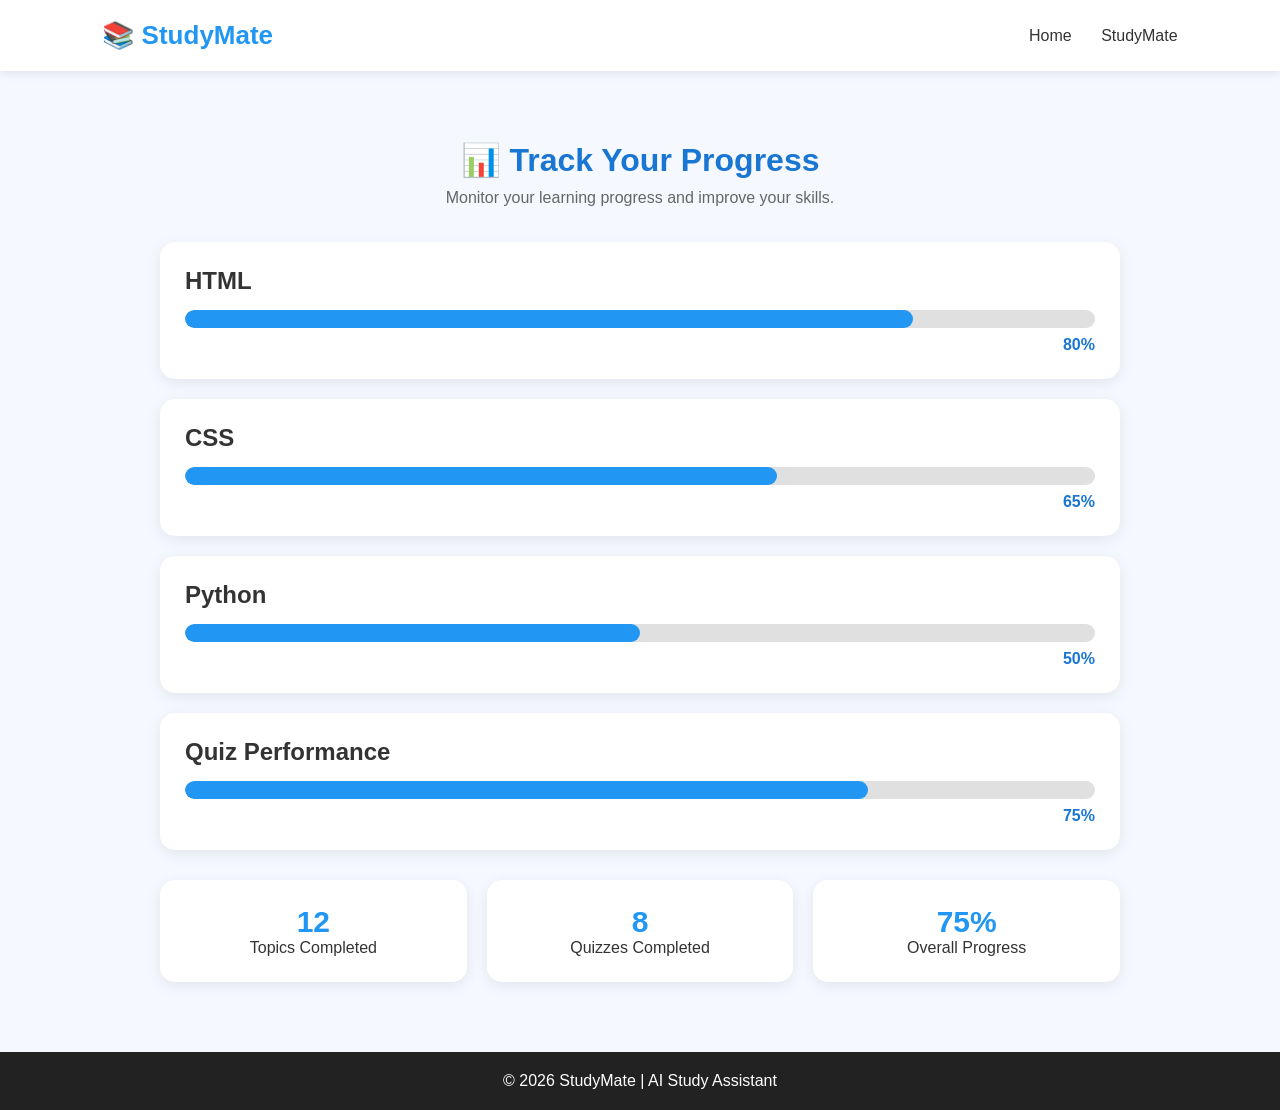
==== progress.html @ 83529fbb "Add files via upload" ====
<!DOCTYPE html>
<html lang="en">
<head>
    <meta charset="UTF-8">
    <meta name="viewport" content="width=device-width, initial-scale=1.0">
    <title>StudyMate - Track Progress</title>

    <style>
        * {
            box-sizing: border-box;
            margin: 0;
            padding: 0;
            font-family: Arial, sans-serif;
        }

        body {
            background: #f5f8ff;
            color: #333;
        }

        header {
            background: white;
            padding: 20px 8%;
            display: flex;
            justify-content: space-between;
            align-items: center;
            box-shadow: 0 2px 10px rgba(0,0,0,0.1);
        }

        .logo {
            font-size: 26px;
            font-weight: bold;
            color: #2196f3;
        }

        nav a {
            text-decoration: none;
            color: #333;
            margin-left: 25px;
        }

        .container {
            max-width: 1000px;
            margin: 50px auto;
            padding: 20px;
        }

        h1 {
            text-align: center;
            color: #1976d2;
            margin-bottom: 10px;
        }

        .subtitle {
            text-align: center;
            color: #666;
            margin-bottom: 35px;
        }

        .progress-card {
            background: white;
            padding: 25px;
            margin-bottom: 20px;
            border-radius: 15px;
            box-shadow: 0 4px 15px rgba(0,0,0,0.08);
        }

        .progress-card h2 {
            margin-bottom: 15px;
        }

        .bar {
            width: 100%;
            height: 18px;
            background: #e0e0e0;
            border-radius: 20px;
            overflow: hidden;
        }

        .fill {
            height: 100%;
            border-radius: 20px;
            background: #2196f3;
        }

        .html {
            width: 80%;
        }

        .css {
            width: 65%;
        }

        .python {
            width: 50%;
        }

        .quiz {
            width: 75%;
        }

        .percentage {
            text-align: right;
            margin-top: 8px;
            font-weight: bold;
            color: #1976d2;
        }

        .stats {
            display: flex;
            gap: 20px;
            margin-top: 30px;
        }

        .stat-box {
            flex: 1;
            background: white;
            padding: 25px;
            text-align: center;
            border-radius: 15px;
            box-shadow: 0 4px 15px rgba(0,0,0,0.08);
        }

        .stat-box h2 {
            color: #2196f3;
            font-size: 30px;
        }

        footer {
            margin-top: 50px;
            background: #222;
            color: white;
            text-align: center;
            padding: 20px;
        }

        @media (max-width: 700px) {
            .stats {
                flex-direction: column;
            }

            nav {
                display: none;
            }
        }
    </style>
</head>

<body>

<header>
    <div class="logo">📚 StudyMate</div>

    <nav>
        <a href="index.html">Home</a>
        <a href="index.html">StudyMate</a>
    </nav>
</header>

<div class="container">

    <h1>📊 Track Your Progress</h1>

    <p class="subtitle">
        Monitor your learning progress and improve your skills.
    </p>

    <div class="progress-card">
        <h2>HTML</h2>

        <div class="bar">
            <div class="fill html"></div>
        </div>

        <div class="percentage">80%</div>
    </div>

    <div class="progress-card">
        <h2>CSS</h2>

        <div class="bar">
            <div class="fill css"></div>
        </div>

        <div class="percentage">65%</div>
    </div>

    <div class="progress-card">
        <h2>Python</h2>

        <div class="bar">
            <div class="fill python"></div>
        </div>

        <div class="percentage">50%</div>
    </div>

    <div class="progress-card">
        <h2>Quiz Performance</h2>

        <div class="bar">
            <div class="fill quiz"></div>
        </div>

        <div class="percentage">75%</div>
    </div>

    <div class="stats">

        <div class="stat-box">
            <h2>12</h2>
            <p>Topics Completed</p>
        </div>

        <div class="stat-box">
            <h2>8</h2>
            <p>Quizzes Completed</p>
        </div>

        <div class="stat-box">
            <h2>75%</h2>
            <p>Overall Progress</p>
        </div>

    </div>

</div>

<footer>
    © 2026 StudyMate | AI Study Assistant
</footer>

</body>
</html>
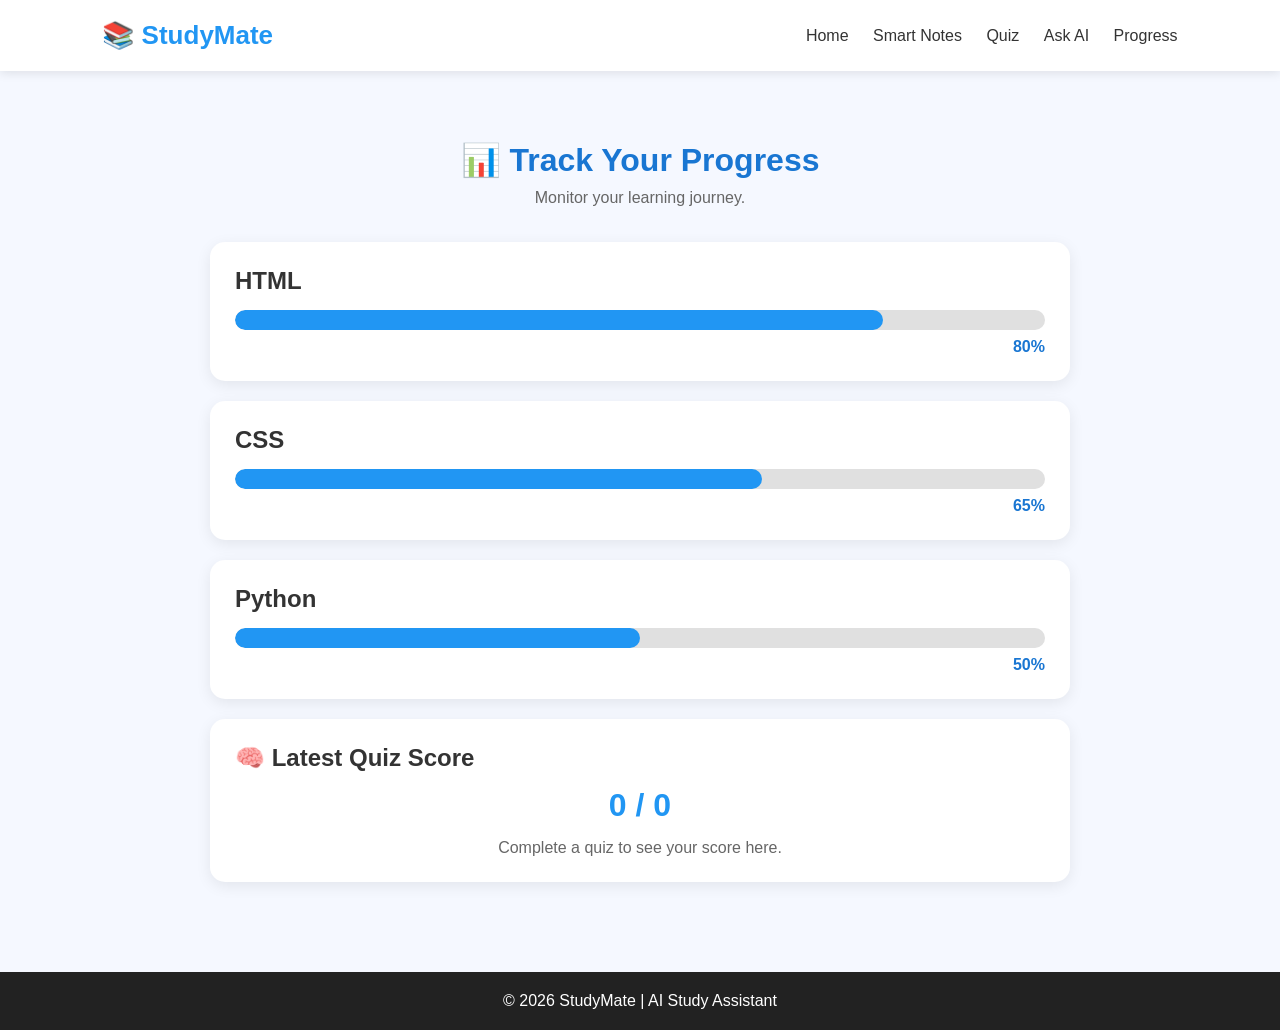
==== commit 37798b59: "update quiz progress" ====
--- a/progress.html
+++ b/progress.html
@@ -1,11 +1,14 @@
 <!DOCTYPE html>
 <html lang="en">
+
 <head>
     <meta charset="UTF-8">
     <meta name="viewport" content="width=device-width, initial-scale=1.0">
+
     <title>StudyMate - Track Progress</title>
 
     <style>
+
         * {
             box-sizing: border-box;
             margin: 0;
@@ -36,11 +39,11 @@
         nav a {
             text-decoration: none;
             color: #333;
-            margin-left: 25px;
+            margin-left: 20px;
         }
 
         .container {
-            max-width: 1000px;
+            max-width: 900px;
             margin: 50px auto;
             padding: 20px;
         }
@@ -57,7 +60,7 @@
             margin-bottom: 35px;
         }
 
-        .progress-card {
+        .card {
             background: white;
             padding: 25px;
             margin-bottom: 20px;
@@ -65,13 +68,13 @@
             box-shadow: 0 4px 15px rgba(0,0,0,0.08);
         }
 
-        .progress-card h2 {
+        .card h2 {
             margin-bottom: 15px;
         }
 
         .bar {
             width: 100%;
-            height: 18px;
+            height: 20px;
             background: #e0e0e0;
             border-radius: 20px;
             overflow: hidden;
@@ -79,24 +82,9 @@
 
         .fill {
             height: 100%;
+            background: #2196f3;
             border-radius: 20px;
-            background: #2196f3;
-        }
-
-        .html {
-            width: 80%;
-        }
-
-        .css {
-            width: 65%;
-        }
-
-        .python {
-            width: 50%;
-        }
-
-        .quiz {
-            width: 75%;
+            width: 0%;
         }
 
         .percentage {
@@ -106,24 +94,17 @@
             color: #1976d2;
         }
 
-        .stats {
-            display: flex;
-            gap: 20px;
-            margin-top: 30px;
-        }
-
-        .stat-box {
-            flex: 1;
-            background: white;
-            padding: 25px;
-            text-align: center;
-            border-radius: 15px;
-            box-shadow: 0 4px 15px rgba(0,0,0,0.08);
-        }
-
-        .stat-box h2 {
+        .quiz-score {
+            text-align: center;
+            font-size: 32px;
             color: #2196f3;
-            font-size: 30px;
+            font-weight: bold;
+            margin: 15px 0;
+        }
+
+        .message {
+            text-align: center;
+            color: #666;
         }
 
         footer {
@@ -134,101 +115,149 @@
             padding: 20px;
         }
 
-        @media (max-width: 700px) {
-            .stats {
-                flex-direction: column;
-            }
-
-            nav {
-                display: none;
-            }
-        }
     </style>
+
 </head>
 
+
 <body>
 
 <header>
-    <div class="logo">📚 StudyMate</div>
+
+    <div class="logo">
+        📚 StudyMate
+    </div>
 
     <nav>
         <a href="index.html">Home</a>
-        <a href="index.html">StudyMate</a>
+        <a href="notes.html">Smart Notes</a>
+        <a href="quiz.html">Quiz</a>
+        <a href="ask-ai.html">Ask AI</a>
+        <a href="progress.html">Progress</a>
     </nav>
+
 </header>
 
+
 <div class="container">
 
     <h1>📊 Track Your Progress</h1>
 
     <p class="subtitle">
-        Monitor your learning progress and improve your skills.
+        Monitor your learning journey.
     </p>
 
-    <div class="progress-card">
+
+    <!-- HTML -->
+
+    <div class="card">
+
         <h2>HTML</h2>
 
         <div class="bar">
-            <div class="fill html"></div>
-        </div>
-
-        <div class="percentage">80%</div>
-    </div>
-
-    <div class="progress-card">
+            <div class="fill" style="width: 80%;"></div>
+        </div>
+
+        <div class="percentage">
+            80%
+        </div>
+
+    </div>
+
+
+    <!-- CSS -->
+
+    <div class="card">
+
         <h2>CSS</h2>
 
         <div class="bar">
-            <div class="fill css"></div>
-        </div>
-
-        <div class="percentage">65%</div>
-    </div>
-
-    <div class="progress-card">
+            <div class="fill" style="width: 65%;"></div>
+        </div>
+
+        <div class="percentage">
+            65%
+        </div>
+
+    </div>
+
+
+    <!-- PYTHON -->
+
+    <div class="card">
+
         <h2>Python</h2>
 
         <div class="bar">
-            <div class="fill python"></div>
-        </div>
-
-        <div class="percentage">50%</div>
-    </div>
-
-    <div class="progress-card">
-        <h2>Quiz Performance</h2>
-
-        <div class="bar">
-            <div class="fill quiz"></div>
-        </div>
-
-        <div class="percentage">75%</div>
-    </div>
-
-    <div class="stats">
-
-        <div class="stat-box">
-            <h2>12</h2>
-            <p>Topics Completed</p>
-        </div>
-
-        <div class="stat-box">
-            <h2>8</h2>
-            <p>Quizzes Completed</p>
-        </div>
-
-        <div class="stat-box">
-            <h2>75%</h2>
-            <p>Overall Progress</p>
-        </div>
+            <div class="fill" style="width: 50%;"></div>
+        </div>
+
+        <div class="percentage">
+            50%
+        </div>
+
+    </div>
+
+
+    <!-- QUIZ SCORE -->
+
+    <div class="card">
+
+        <h2>🧠 Latest Quiz Score</h2>
+
+        <div class="quiz-score" id="quizScore">
+            0 / 0
+        </div>
+
+        <p class="message" id="quizMessage">
+            Complete a quiz to see your score here.
+        </p>
 
     </div>
 
 </div>
 
+
 <footer>
+
     © 2026 StudyMate | AI Study Assistant
+
 </footer>
 
+
+<script>
+
+    const savedScore =
+        localStorage.getItem("quizScore");
+
+    const savedTotal =
+        localStorage.getItem("quizTotal");
+
+
+    if (savedScore !== null && savedTotal !== null) {
+
+        document.getElementById("quizScore")
+            .innerText =
+            savedScore + " / " + savedTotal;
+
+
+        const percentage =
+            Math.round(
+                (Number(savedScore) /
+                Number(savedTotal)) * 100
+            );
+
+
+        document.getElementById("quizMessage")
+            .innerText =
+            "Your latest quiz percentage is "
+            + percentage + "% 🎉";
+
+    }
+
+</script>
+
+
 </body>
+
 </html>
